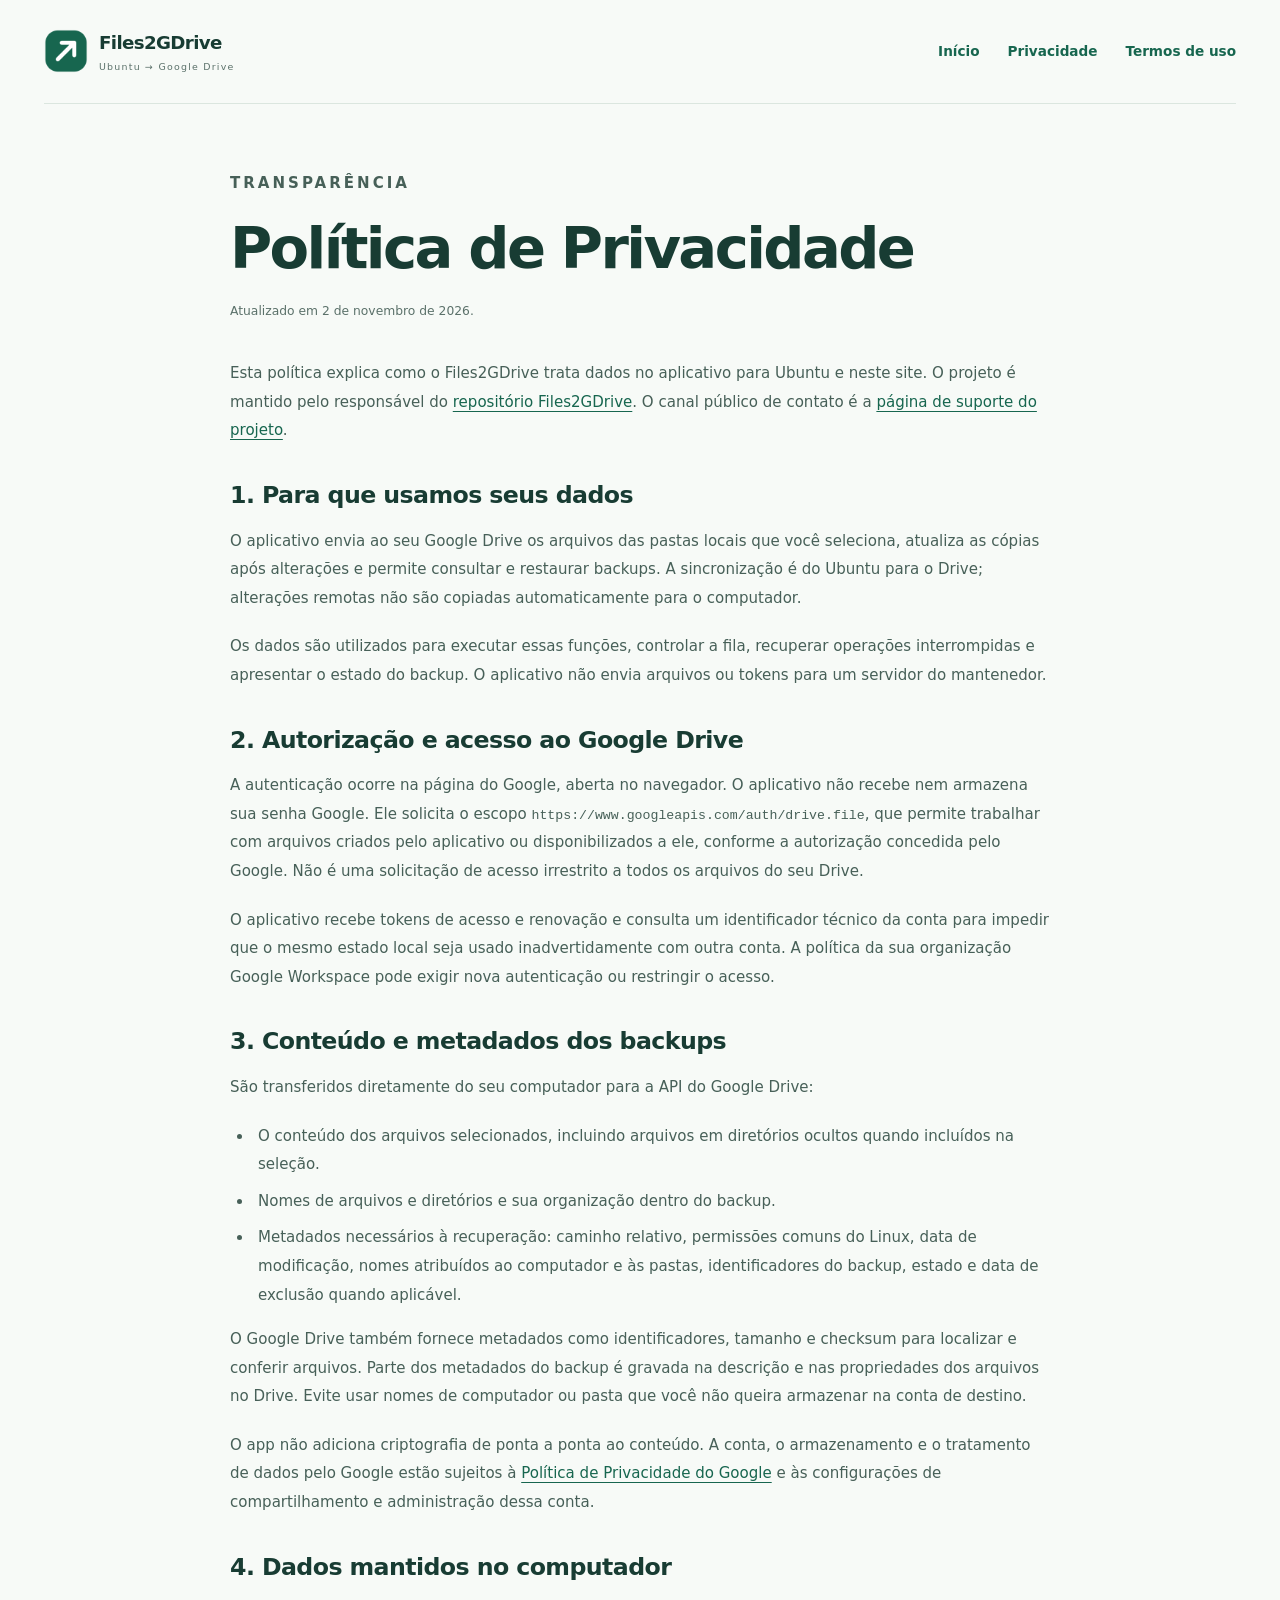
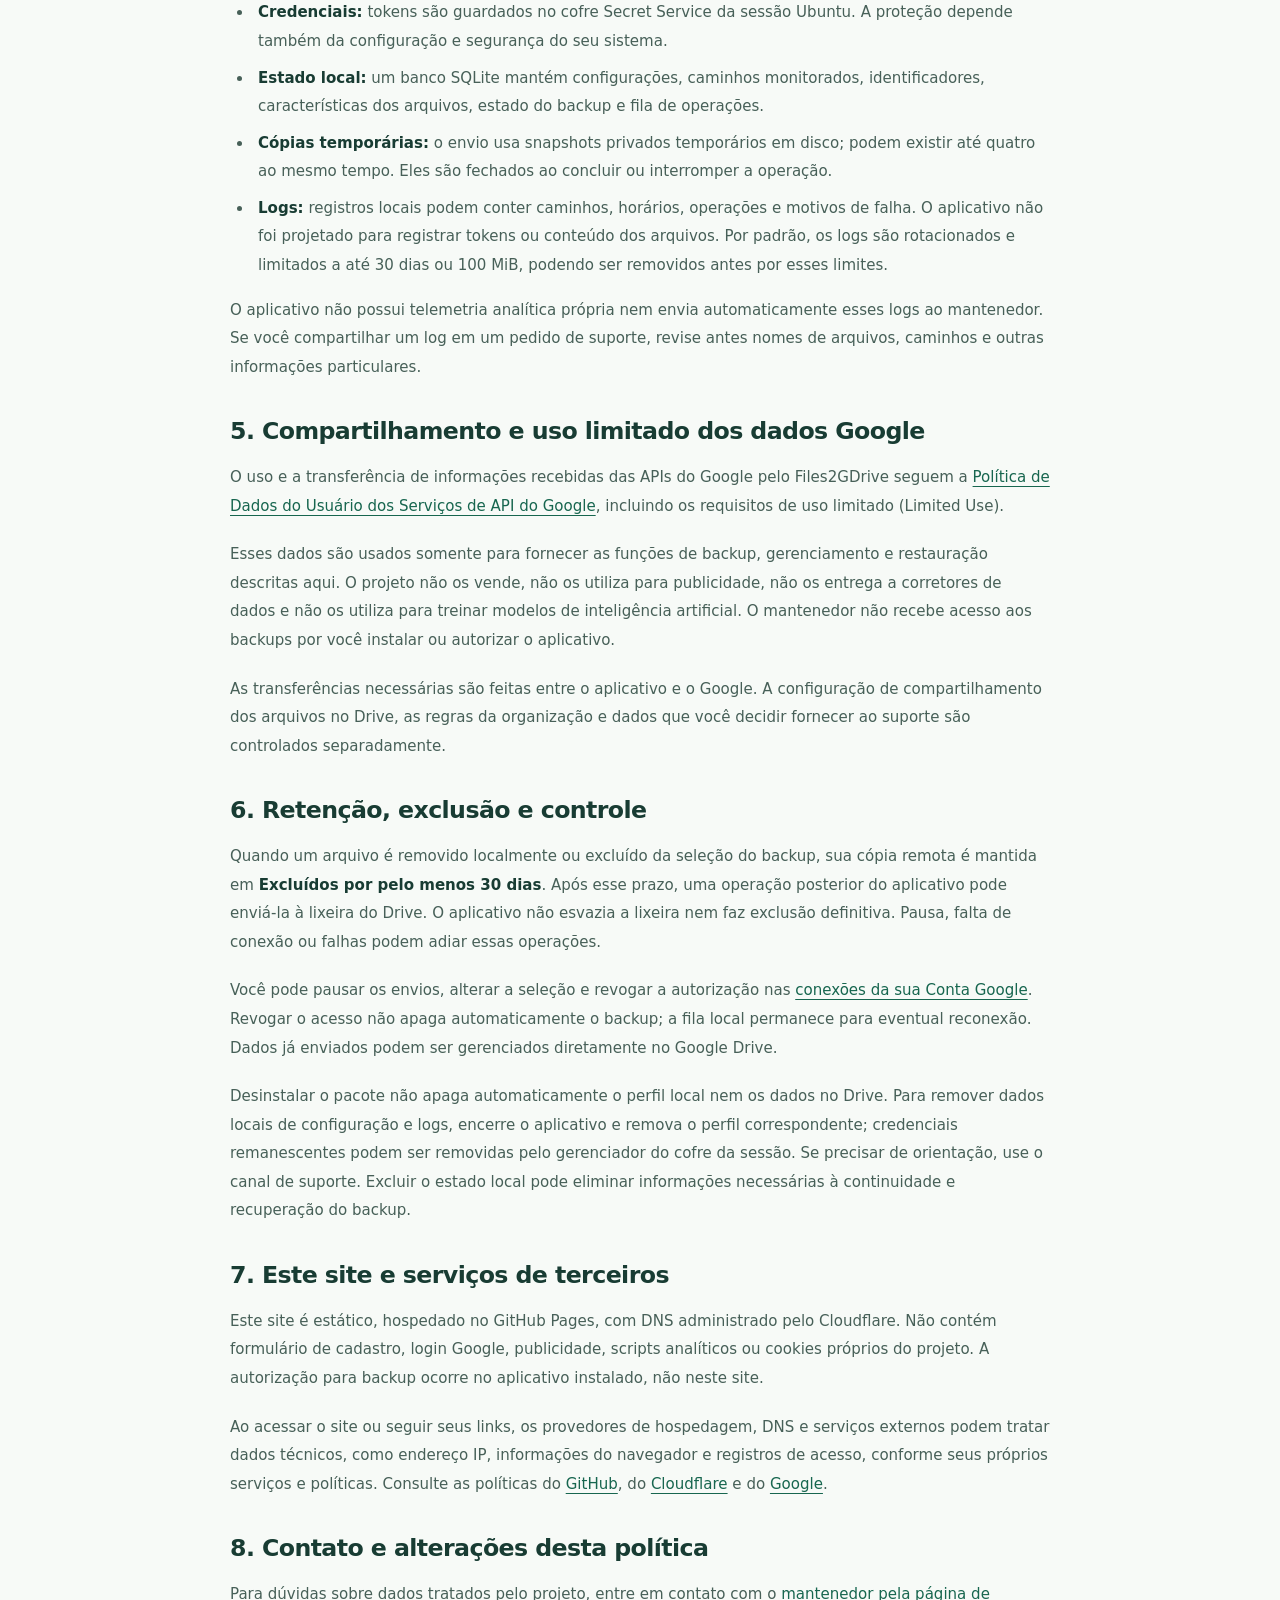
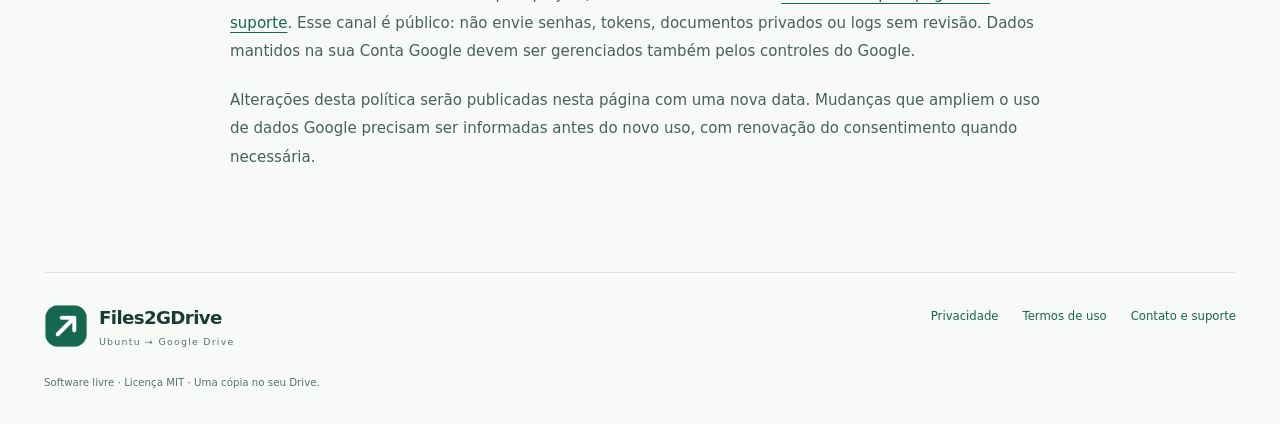
==== docs/privacidade/index.html @ 19c5fd0f "Publish application website and public privacy policy on GitHub Pages" ====
<!doctype html>
<html lang="pt-BR">
<head>
<meta charset="utf-8"><meta name="viewport" content="width=device-width,initial-scale=1">
<meta name="color-scheme" content="light">
<title>Política de Privacidade — Files2GDrive</title>
<meta name="description" content="Como o Files2GDrive acessa, usa, armazena e compartilha dados do backup e da autorização Google.">
<link rel="canonical" href="https://files2gdrive.erservices.top/privacidade/">
<link rel="icon" href="../images/files2gdrive-logo-120.png" type="image/png">
<link rel="stylesheet" href="../site.css">
</head>
<body>
<a class="skip-link" href="#conteudo">Ir para o conteúdo</a>
<header class="site-header container">
<a class="brand" href="../"><img src="../images/files2gdrive-logo-120.png" alt="" width="40" height="40"><span>Files2GDrive<small>Ubuntu → Google Drive</small></span></a>
<nav class="site-nav" aria-label="Navegação principal"><a href="../">Início</a><a href="../privacidade/">Privacidade</a><a href="../termos/">Termos de uso</a></nav>
</header>
<main id="conteudo" class="container prose"><article>
<p class="eyebrow">TRANSPARÊNCIA</p><h1>Política de Privacidade</h1>
<p class="updated">Atualizado em <time datetime="2026-11-02">2 de novembro de 2026</time>.</p>

<p>Esta política explica como o Files2GDrive trata dados no aplicativo para Ubuntu e neste site. O projeto é mantido pelo responsável do <a href="https://github.com/eduardoellery/Files2GDrive">repositório Files2GDrive</a>. O canal público de contato é a <a href="https://github.com/eduardoellery/Files2GDrive/issues">página de suporte do projeto</a>.</p>
<h2>1. Para que usamos seus dados</h2>
<p>O aplicativo envia ao seu Google Drive os arquivos das pastas locais que você seleciona, atualiza as cópias após alterações e permite consultar e restaurar backups. A sincronização é do Ubuntu para o Drive; alterações remotas não são copiadas automaticamente para o computador.</p>
<p>Os dados são utilizados para executar essas funções, controlar a fila, recuperar operações interrompidas e apresentar o estado do backup. O aplicativo não envia arquivos ou tokens para um servidor do mantenedor.</p>
<h2>2. Autorização e acesso ao Google Drive</h2>
<p>A autenticação ocorre na página do Google, aberta no navegador. O aplicativo não recebe nem armazena sua senha Google. Ele solicita o escopo <code>https://www.googleapis.com/auth/drive.file</code>, que permite trabalhar com arquivos criados pelo aplicativo ou disponibilizados a ele, conforme a autorização concedida pelo Google. Não é uma solicitação de acesso irrestrito a todos os arquivos do seu Drive.</p>
<p>O aplicativo recebe tokens de acesso e renovação e consulta um identificador técnico da conta para impedir que o mesmo estado local seja usado inadvertidamente com outra conta. A política da sua organização Google Workspace pode exigir nova autenticação ou restringir o acesso.</p>
<h2>3. Conteúdo e metadados dos backups</h2>
<p>São transferidos diretamente do seu computador para a API do Google Drive:</p>
<ul><li>O conteúdo dos arquivos selecionados, incluindo arquivos em diretórios ocultos quando incluídos na seleção.</li><li>Nomes de arquivos e diretórios e sua organização dentro do backup.</li><li>Metadados necessários à recuperação: caminho relativo, permissões comuns do Linux, data de modificação, nomes atribuídos ao computador e às pastas, identificadores do backup, estado e data de exclusão quando aplicável.</li></ul>
<p>O Google Drive também fornece metadados como identificadores, tamanho e checksum para localizar e conferir arquivos. Parte dos metadados do backup é gravada na descrição e nas propriedades dos arquivos no Drive. Evite usar nomes de computador ou pasta que você não queira armazenar na conta de destino.</p>
<p>O app não adiciona criptografia de ponta a ponta ao conteúdo. A conta, o armazenamento e o tratamento de dados pelo Google estão sujeitos à <a href="https://policies.google.com/privacy">Política de Privacidade do Google</a> e às configurações de compartilhamento e administração dessa conta.</p>
<h2>4. Dados mantidos no computador</h2>
<ul><li><strong>Credenciais:</strong> tokens são guardados no cofre Secret Service da sessão Ubuntu. A proteção depende também da configuração e segurança do seu sistema.</li><li><strong>Estado local:</strong> um banco SQLite mantém configurações, caminhos monitorados, identificadores, características dos arquivos, estado do backup e fila de operações.</li><li><strong>Cópias temporárias:</strong> o envio usa snapshots privados temporários em disco; podem existir até quatro ao mesmo tempo. Eles são fechados ao concluir ou interromper a operação.</li><li><strong>Logs:</strong> registros locais podem conter caminhos, horários, operações e motivos de falha. O aplicativo não foi projetado para registrar tokens ou conteúdo dos arquivos. Por padrão, os logs são rotacionados e limitados a até 30 dias ou 100 MiB, podendo ser removidos antes por esses limites.</li></ul>
<p>O aplicativo não possui telemetria analítica própria nem envia automaticamente esses logs ao mantenedor. Se você compartilhar um log em um pedido de suporte, revise antes nomes de arquivos, caminhos e outras informações particulares.</p>
<h2>5. Compartilhamento e uso limitado dos dados Google</h2>
<p>O uso e a transferência de informações recebidas das APIs do Google pelo Files2GDrive seguem a <a href="https://developers.google.com/terms/api-services-user-data-policy">Política de Dados do Usuário dos Serviços de API do Google</a>, incluindo os requisitos de uso limitado (<em>Limited Use</em>).</p>
<p>Esses dados são usados somente para fornecer as funções de backup, gerenciamento e restauração descritas aqui. O projeto não os vende, não os utiliza para publicidade, não os entrega a corretores de dados e não os utiliza para treinar modelos de inteligência artificial. O mantenedor não recebe acesso aos backups por você instalar ou autorizar o aplicativo.</p>
<p>As transferências necessárias são feitas entre o aplicativo e o Google. A configuração de compartilhamento dos arquivos no Drive, as regras da organização e dados que você decidir fornecer ao suporte são controlados separadamente.</p>
<h2>6. Retenção, exclusão e controle</h2>
<p>Quando um arquivo é removido localmente ou excluído da seleção do backup, sua cópia remota é mantida em <strong>Excluídos por pelo menos 30 dias</strong>. Após esse prazo, uma operação posterior do aplicativo pode enviá-la à lixeira do Drive. O aplicativo não esvazia a lixeira nem faz exclusão definitiva. Pausa, falta de conexão ou falhas podem adiar essas operações.</p>
<p>Você pode pausar os envios, alterar a seleção e revogar a autorização nas <a href="https://myaccount.google.com/connections">conexões da sua Conta Google</a>. Revogar o acesso não apaga automaticamente o backup; a fila local permanece para eventual reconexão. Dados já enviados podem ser gerenciados diretamente no Google Drive.</p>
<p>Desinstalar o pacote não apaga automaticamente o perfil local nem os dados no Drive. Para remover dados locais de configuração e logs, encerre o aplicativo e remova o perfil correspondente; credenciais remanescentes podem ser removidas pelo gerenciador do cofre da sessão. Se precisar de orientação, use o canal de suporte. Excluir o estado local pode eliminar informações necessárias à continuidade e recuperação do backup.</p>
<h2>7. Este site e serviços de terceiros</h2>
<p>Este site é estático, hospedado no GitHub Pages, com DNS administrado pelo Cloudflare. Não contém formulário de cadastro, login Google, publicidade, scripts analíticos ou cookies próprios do projeto. A autorização para backup ocorre no aplicativo instalado, não neste site.</p>
<p>Ao acessar o site ou seguir seus links, os provedores de hospedagem, DNS e serviços externos podem tratar dados técnicos, como endereço IP, informações do navegador e registros de acesso, conforme seus próprios serviços e políticas. Consulte as políticas do <a href="https://docs.github.com/en/site-policy/privacy-policies/github-general-privacy-statement">GitHub</a>, do <a href="https://www.cloudflare.com/privacypolicy/">Cloudflare</a> e do <a href="https://policies.google.com/privacy">Google</a>.</p>
<h2>8. Contato e alterações desta política</h2>
<p>Para dúvidas sobre dados tratados pelo projeto, entre em contato com o <a href="https://github.com/eduardoellery/Files2GDrive/issues">mantenedor pela página de suporte</a>. Esse canal é público: não envie senhas, tokens, documentos privados ou logs sem revisão. Dados mantidos na sua Conta Google devem ser gerenciados também pelos controles do Google.</p>
<p>Alterações desta política serão publicadas nesta página com uma nova data. Mudanças que ampliem o uso de dados Google precisam ser informadas antes do novo uso, com renovação do consentimento quando necessária.</p>

</article></main>
<footer class="site-footer container"><div class="footer-brand"><a class="brand" href="../"><img src="../images/files2gdrive-logo-120.png" width="34" height="34" alt=""><span>Files2GDrive<small>Ubuntu → Google Drive</small></span></a></div><nav class="footer-links" aria-label="Informações do projeto"><a href="../privacidade/">Privacidade</a><a href="../termos/">Termos de uso</a><a href="https://github.com/eduardoellery/Files2GDrive/issues">Contato e suporte</a></nav><p class="footer-note">Software livre · Licença MIT · Uma cópia no seu Drive.</p></footer>
</body></html>
---- docs/site.css ----
:root{--green:#17664f;--green-dark:#124c3d;--ink:#183c33;--muted:#5b716a;--paper:#f7faf7;--line:#dbe6df;--pale:#eaf3ec;--white:#fff;--radius:18px;font-family:Inter,ui-sans-serif,system-ui,-apple-system,BlinkMacSystemFont,"Segoe UI",sans-serif;color:var(--ink);background:var(--paper);font-synthesis:none}*{box-sizing:border-box}html{scroll-behavior:smooth;scroll-padding-top:24px}body{margin:0;font-size:16px;line-height:1.65}a{color:var(--green);text-decoration-thickness:1px;text-underline-offset:4px}a:hover{color:var(--green-dark)}a:focus-visible,button:focus-visible{outline:3px solid #d3a62c;outline-offset:5px}img{max-width:100%;height:auto}h1,h2,h3,p,figure{margin-top:0}h1,h2,h3{line-height:1.12;letter-spacing:-.045em}h1{font-size:clamp(2.7rem,5.7vw,5rem);font-weight:680;margin-bottom:25px}h2{font-size:clamp(2rem,3.7vw,3.2rem);font-weight:650;margin-bottom:0}h3{font-size:1.23rem;letter-spacing:-.025em;margin-bottom:13px}p{margin-bottom:20px}code{font-family:ui-monospace,SFMono-Regular,Consolas,monospace;font-size:.88em;overflow-wrap:anywhere}.container{width:min(1192px,calc(100% - 80px));margin-inline:auto}.skip-link{position:absolute;top:-100px;left:20px;padding:12px;background:white;z-index:10}.skip-link:focus{top:12px}.site-header{display:flex;justify-content:space-between;align-items:center;gap:30px;padding-block:28px;border-bottom:1px solid var(--line)}.brand{display:flex;align-items:center;gap:11px;text-decoration:none;color:var(--ink);font-weight:750;font-size:1.14rem;letter-spacing:-.035em;flex-shrink:0}.brand img{width:44px;height:44px}.brand small{display:block;font-size:.59rem;font-weight:500;letter-spacing:.13em;color:var(--muted);margin-top:1px}.site-nav{display:flex;align-items:center;gap:28px;font-size:.85rem;font-weight:550}.site-nav a{text-decoration:none}.site-nav .nav-download{padding:9px 18px;background:var(--green);color:white;border-radius:7px}.hero{display:grid;grid-template-columns:1.55fr 1fr;gap:80px;align-items:center;padding-block:91px 80px}.eyebrow{font-size:.65rem;font-weight:750;letter-spacing:.2em;color:var(--green);margin-bottom:20px}.hero-description{font-size:1.08rem;line-height:1.8;color:var(--muted);max-width:590px;margin-bottom:29px}.hero-actions{display:flex;gap:12px;flex-wrap:wrap}.button{display:inline-flex;align-items:center;justify-content:center;gap:18px;padding:14px 21px;border-radius:8px;border:1px solid transparent;text-decoration:none;font-size:.84rem;font-weight:650;line-height:1.4}.button.primary{background:var(--green);color:white}.button.primary:hover{background:var(--green-dark)}.button.secondary{border-color:var(--line);background:white}.release-note{font-size:.71rem;display:flex;gap:8px;align-items:center;color:var(--muted);margin-top:22px;margin-bottom:0}.status-dot{width:6px;height:6px;border-radius:50%;background:#598f70;display:inline-block}.hero-detail{border:1px solid #cddfd3;border-radius:var(--radius);padding:28px;background:linear-gradient(140deg,#eef5ed,#e3eee7);position:relative}.detail-label{display:block;font-size:.58rem;letter-spacing:.16em;font-weight:650;color:var(--muted);margin-bottom:29px}.transfer-node{display:flex;align-items:center;gap:15px;padding:18px;background:rgba(255,255,255,.85);border:1px solid #d8e5db;border-radius:10px}.transfer-node strong{display:block;font-size:.94rem;font-weight:650}.transfer-node small{display:block;font-size:.69rem;color:var(--muted);margin-top:3px}.node-icon{background:var(--pale);border-radius:9px;width:40px;height:40px;display:grid;place-items:center;flex-shrink:0;font-size:1.7rem;color:var(--green)}.transfer-line{display:flex;gap:16px;align-items:center;color:var(--muted);padding:12px 19px}.transfer-line span{font-size:1.5rem}.transfer-line p{font-size:.65rem;margin:0}.detail-foot{font-size:.69rem;line-height:1.7;color:var(--muted);margin:23px 0 0}.section-heading{display:flex;justify-content:space-between;gap:50px;align-items:flex-end;margin-bottom:43px}.section-heading>p{font-size:.87rem;max-width:335px;color:var(--muted);margin:0 0 3px}.section-heading .eyebrow{margin-bottom:13px}.section-heading.compact{margin-bottom:27px}.section-heading.compact h2{font-size:1.9rem}.app-preview{padding-bottom:20px}.screenshot{margin:0;background:white;padding:11px;border:1px solid var(--line);border-radius:var(--radius);box-shadow:0 18px 60px -30px #244c3c40}.screenshot img{display:block;border-radius:10px;border:1px solid #edf0eb;width:100%}.screenshot figcaption{font-size:.67rem;color:var(--muted);padding:11px 8px 2px}.section{padding-block:84px}.steps{list-style:none;display:grid;grid-template-columns:repeat(3,1fr);gap:50px;margin:0;padding:0}.step-number{display:block;font-size:.72rem;color:#708e7c;border-bottom:1px solid var(--line);padding-bottom:18px;margin-bottom:26px;font-variant-numeric:tabular-nums}.steps p,.feature-grid p{font-size:.86rem;line-height:1.8;color:var(--muted);margin:0}.feature-section{padding-block:74px;background:#edf3ed;border-block:1px solid var(--line)}.feature-grid{display:grid;grid-template-columns:repeat(3,1fr);gap:45px 56px}.feature-mark{display:flex;align-items:center;justify-content:center;width:33px;height:33px;font-size:1rem;font-weight:650;color:var(--green);border:1px solid #bcd3c4;border-radius:8px;margin-bottom:19px}.feature-grid h3{font-size:1.12rem}.download-section{display:grid;grid-template-columns:1fr 1fr;gap:95px;align-items:center}.download-copy h2{margin-bottom:23px}.download-copy>p:not(.eyebrow){font-size:.9rem;color:var(--muted);max-width:465px}.download-copy .button{margin-top:5px}.text-link{display:block;width:fit-content;font-size:.73rem;margin-top:17px}.install-panel{background:white;border:1px solid var(--line);border-radius:var(--radius);padding:28px}.install-panel .detail-label{margin-bottom:15px}.install-panel pre{white-space:pre-wrap;overflow-wrap:anywhere;background:#edf3ed;padding:17px 18px;border-radius:8px;font-size:.8rem;color:var(--green-dark);line-height:1.7}.install-panel>p{font-size:.72rem;color:var(--muted);margin-bottom:24px}.notice{border-top:1px solid var(--line);padding-top:20px}.notice strong{font-size:.8rem}.notice p{font-size:.73rem;line-height:1.8;color:var(--muted);margin:7px 0 0}.scope-section{border-top:1px solid var(--line);padding-block:35px 55px}.scope-section h2{font-size:1.23rem;letter-spacing:-.025em;margin-bottom:22px}.scope-columns{display:grid;grid-template-columns:1fr 1fr;gap:60px}.scope-columns p{font-size:.8rem;color:var(--muted);line-height:1.9}.scope-columns strong{color:var(--ink);font-weight:650}.scope-links{font-size:.77rem;color:var(--muted);margin:0}.site-footer{display:grid;grid-template-columns:1fr auto;gap:24px;border-top:1px solid var(--line);padding-block:30px 32px}.footer-brand strong{font-size:1rem;letter-spacing:-.035em}.footer-brand p{font-size:.71rem;color:var(--muted);margin:5px 0 0}.footer-links{display:flex;gap:24px;font-size:.73rem;align-items:flex-start;padding-top:4px}.footer-links a{text-decoration:none}.footer-note{grid-column:1/-1;font-size:.64rem;line-height:1.8;color:var(--muted);margin:0}.prose{max-width:820px;padding-block:65px 80px}.prose h1{font-size:clamp(2.3rem,4.5vw,3.7rem);margin-bottom:18px}.prose .updated{font-size:.77rem;color:var(--muted);margin-bottom:36px}.prose .intro{font-size:1.1rem;line-height:1.85;color:var(--muted);margin-bottom:35px}.prose h2{font-size:1.48rem;letter-spacing:-.025em;margin:35px 0 16px;line-height:1.3}.prose h3{font-size:1.05rem;line-height:1.4;margin:23px 0 10px}.prose p,.prose li{font-size:.94rem;line-height:1.9;color:#476058}.prose li{padding-left:5px;margin-bottom:8px}.prose ul,.prose ol{padding-left:23px}.prose strong{color:var(--ink)}.prose .notice{padding:19px 23px;border:1px solid var(--line);background:white;border-radius:10px;margin-block:25px}.prose .notice p{font-size:.9rem}.legal-nav{display:flex;gap:24px;flex-wrap:wrap;border-top:1px solid var(--line);margin-top:40px;padding-top:22px;font-size:.82rem}.back-link{display:inline-block;font-size:.8rem;margin-bottom:27px}.prose table{border-collapse:collapse;width:100%;font-size:.87rem;display:block;overflow-x:auto}.prose th,.prose td{text-align:left;border-bottom:1px solid var(--line);padding:12px 14px;vertical-align:top}.prose th{font-weight:650;background:var(--pale)}
@media(min-width:1600px){.container{width:min(1280px,calc(100% - 100px))}.hero{gap:110px}.hero-detail{max-width:445px;justify-self:end;width:100%}}@media(max-width:1000px){.container{width:calc(100% - 48px)}.hero{gap:35px;padding-block:66px}.hero-detail{padding:23px}.site-nav{gap:18px}.download-section{gap:45px}.feature-grid{gap:35px}.steps{gap:30px}.section-heading{gap:30px}.section-heading>p{max-width:300px}.transfer-node{padding:14px;gap:10px}.node-icon{width:34px;height:34px}}@media(max-width:760px){.site-header{align-items:flex-start;padding-block:22px;gap:19px;flex-wrap:wrap}.site-nav{justify-content:space-between;width:100%;gap:12px;font-size:.76rem}.site-nav .nav-download{padding:7px 14px}.hero{grid-template-columns:1fr;gap:35px;padding-block:49px}.hero-copy{max-width:600px}.hero-detail{max-width:none;display:block}.hero h1{font-size:clamp(2.9rem,9vw,4.3rem)}.hero-description{font-size:1rem}.section-heading{display:block;margin-bottom:30px}.section-heading>p{max-width:560px;margin-top:20px}.section-heading.compact h2{font-size:1.65rem}.steps{grid-template-columns:1fr;gap:28px}.step-number{margin-bottom:18px;padding-bottom:12px}.feature-grid{grid-template-columns:1fr 1fr;gap:35px 27px}.section{padding-block:58px}.feature-section{padding-block:53px}.download-section{grid-template-columns:1fr;gap:32px}.download-copy h2 br{display:none}.scope-columns{grid-template-columns:1fr;gap:0}.site-footer{grid-template-columns:1fr;gap:20px}.footer-links{flex-wrap:wrap;gap:15px 23px}.footer-note{grid-column:1}.prose{padding-block:43px 55px}}@media(max-width:440px){.container{width:calc(100% - 32px)}.site-nav{font-size:.69rem;gap:9px}.site-nav .nav-download{padding:6px 11px}.hero-actions{display:grid;grid-template-columns:1fr}.hero-actions .button{width:100%}.hero h1{font-size:2.75rem}.hero-detail{padding:20px}.feature-grid{grid-template-columns:1fr}.install-panel{padding:21px}.release-note{font-size:.65rem}.section-heading h2 br{display:none}.screenshot{padding:6px;border-radius:12px}.screenshot img{border-radius:7px}.screenshot figcaption{font-size:.6rem}.prose p,.prose li{font-size:.9rem}}@media(prefers-reduced-motion:reduce){html{scroll-behavior:auto}}
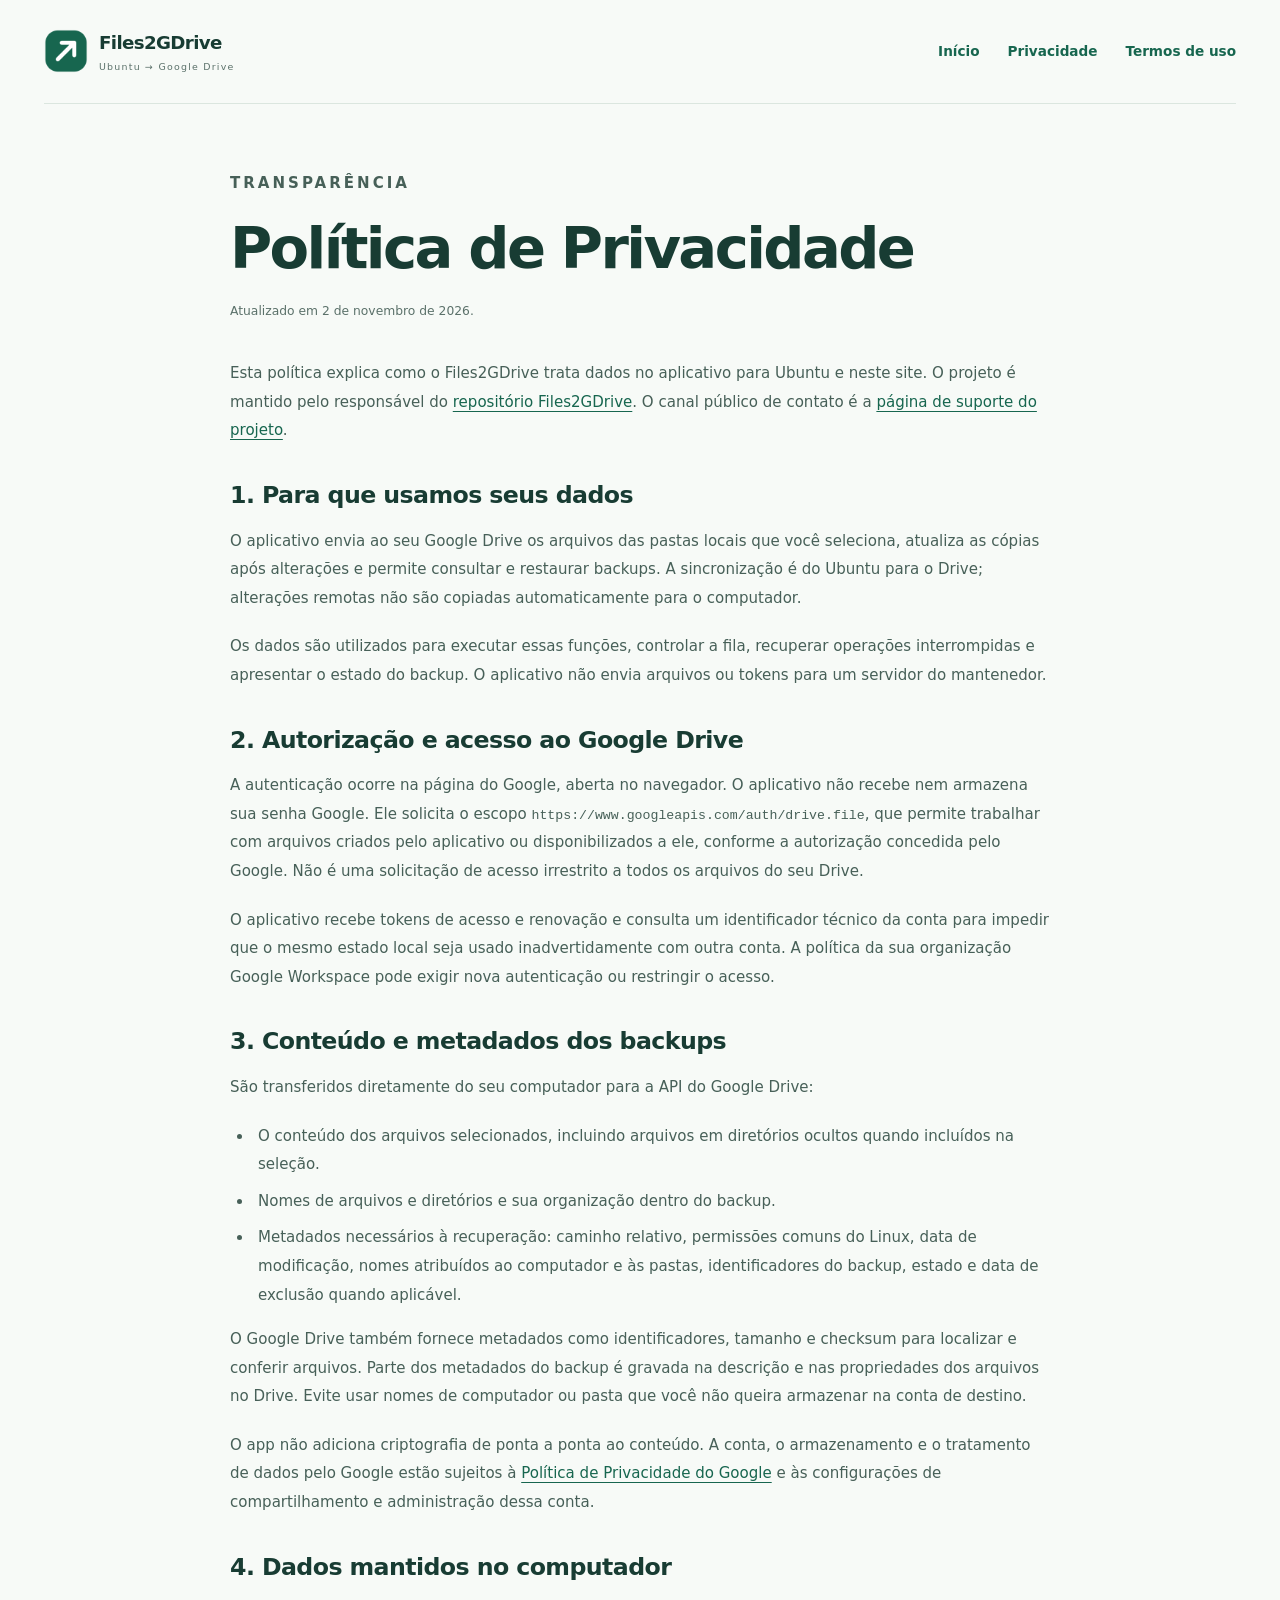
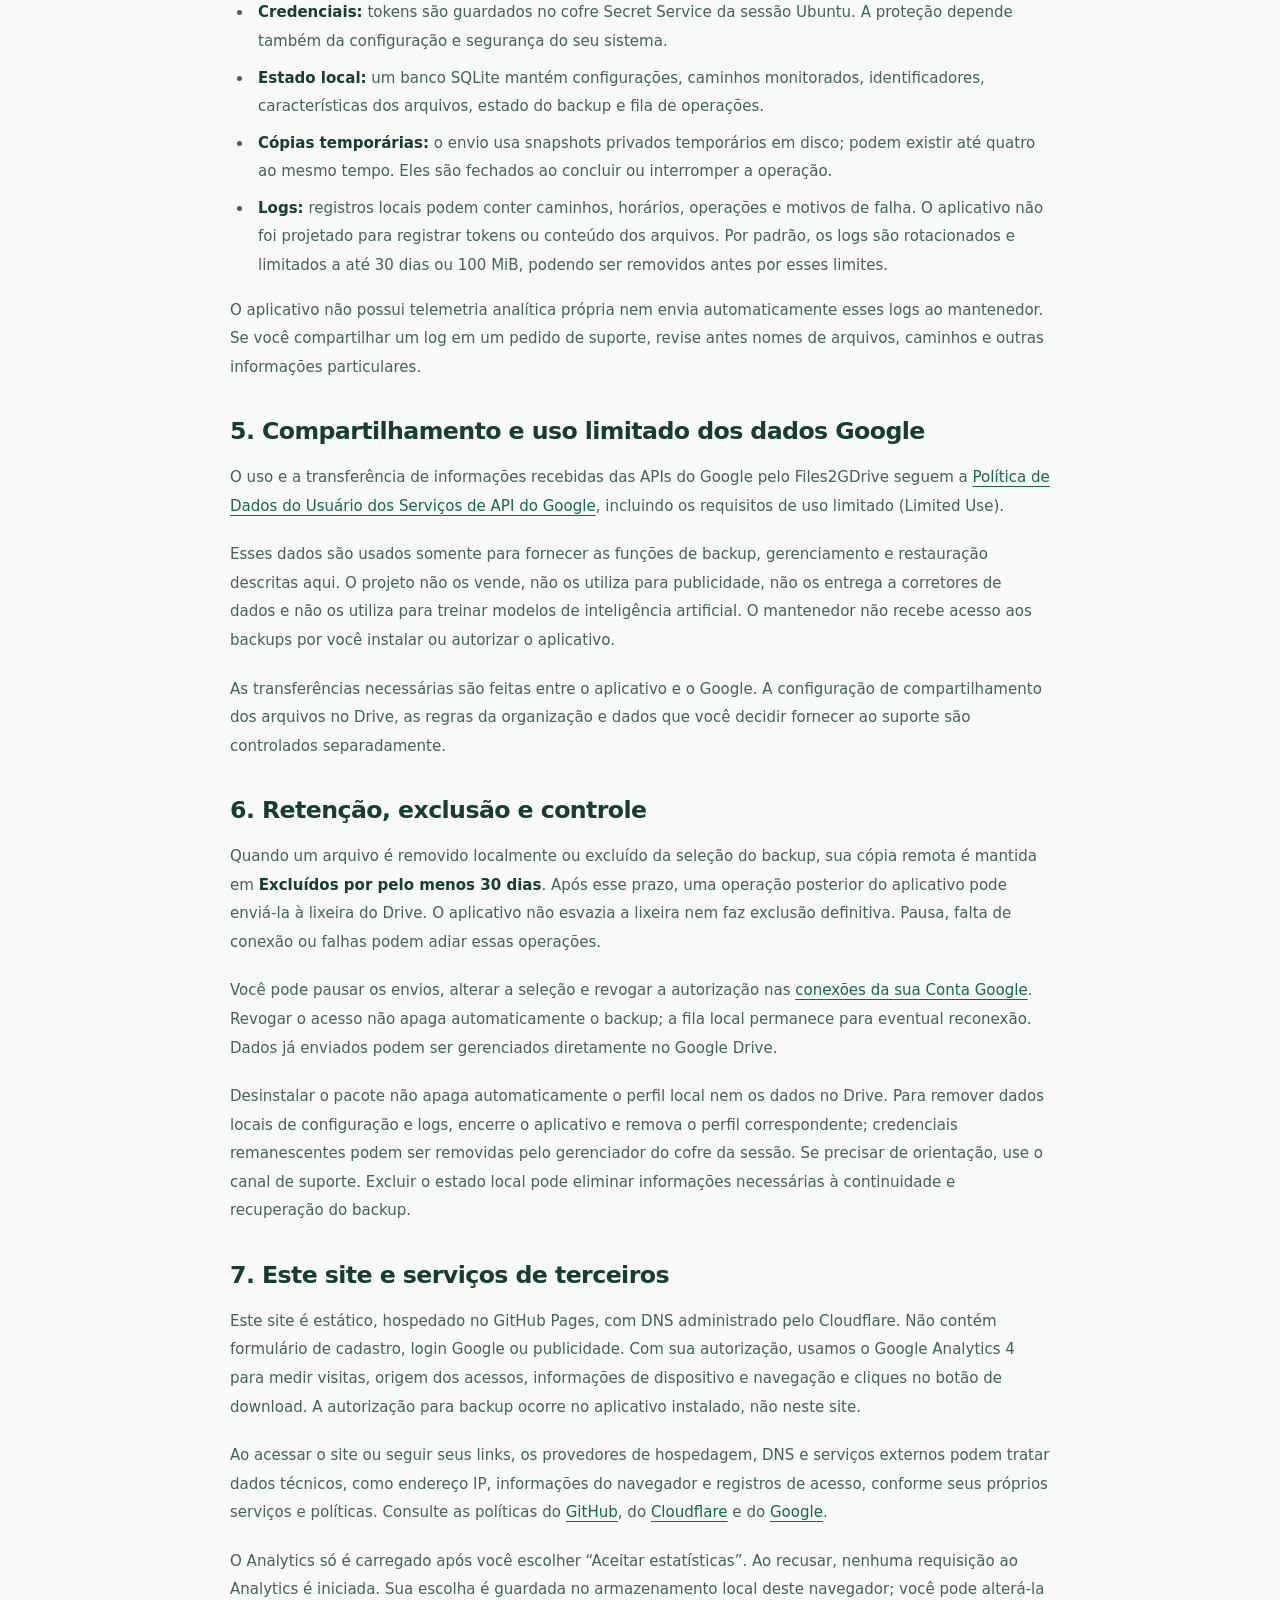
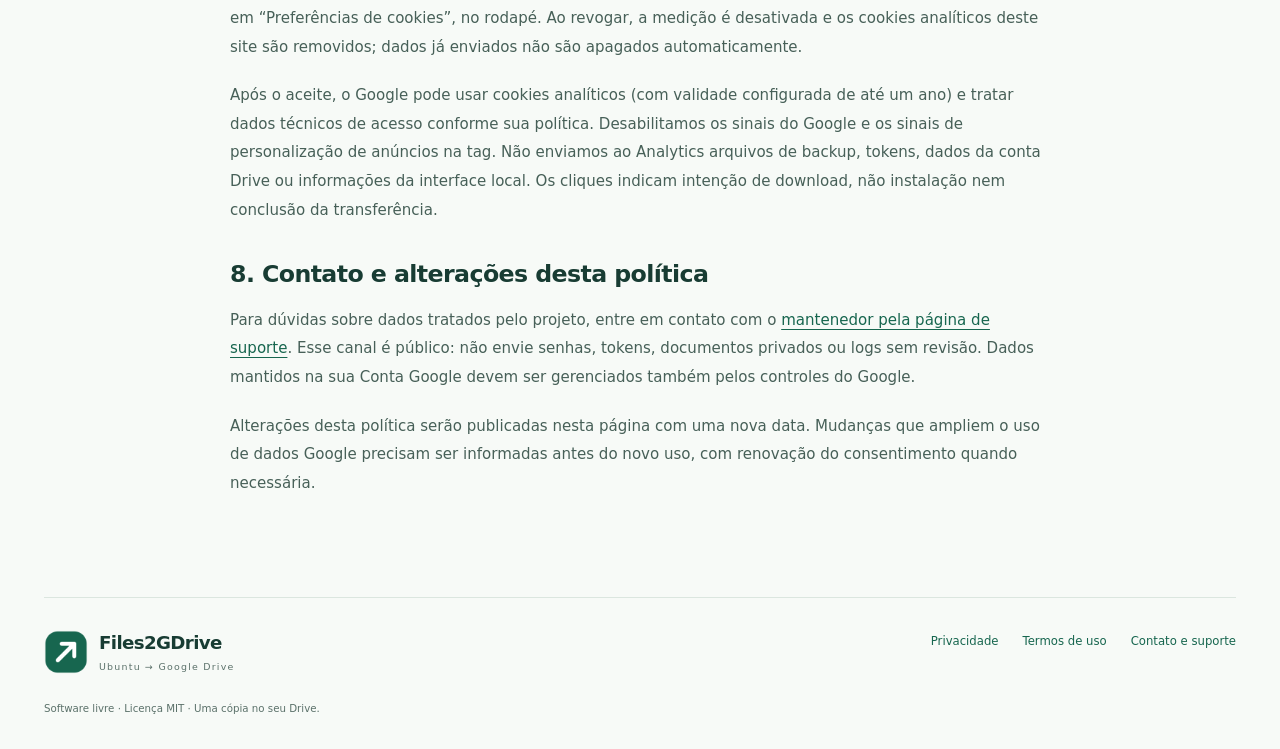
==== commit fd4a32a5: "feat: add consent-based analytics to public website" ====
--- a/docs/privacidade/index.html
+++ b/docs/privacidade/index.html
@@ -8,6 +8,7 @@
 <link rel="canonical" href="https://files2gdrive.erservices.top/privacidade/">
 <link rel="icon" href="../images/files2gdrive-logo-120.png" type="image/png">
 <link rel="stylesheet" href="../site.css">
+<script defer src="../analytics.js"></script>
 </head>
 <body>
 <a class="skip-link" href="#conteudo">Ir para o conteúdo</a>
@@ -43,8 +44,10 @@
 <p>Você pode pausar os envios, alterar a seleção e revogar a autorização nas <a href="https://myaccount.google.com/connections">conexões da sua Conta Google</a>. Revogar o acesso não apaga automaticamente o backup; a fila local permanece para eventual reconexão. Dados já enviados podem ser gerenciados diretamente no Google Drive.</p>
 <p>Desinstalar o pacote não apaga automaticamente o perfil local nem os dados no Drive. Para remover dados locais de configuração e logs, encerre o aplicativo e remova o perfil correspondente; credenciais remanescentes podem ser removidas pelo gerenciador do cofre da sessão. Se precisar de orientação, use o canal de suporte. Excluir o estado local pode eliminar informações necessárias à continuidade e recuperação do backup.</p>
 <h2>7. Este site e serviços de terceiros</h2>
-<p>Este site é estático, hospedado no GitHub Pages, com DNS administrado pelo Cloudflare. Não contém formulário de cadastro, login Google, publicidade, scripts analíticos ou cookies próprios do projeto. A autorização para backup ocorre no aplicativo instalado, não neste site.</p>
+<p>Este site é estático, hospedado no GitHub Pages, com DNS administrado pelo Cloudflare. Não contém formulário de cadastro, login Google ou publicidade. Com sua autorização, usamos o Google Analytics 4 para medir visitas, origem dos acessos, informações de dispositivo e navegação e cliques no botão de download. A autorização para backup ocorre no aplicativo instalado, não neste site.</p>
 <p>Ao acessar o site ou seguir seus links, os provedores de hospedagem, DNS e serviços externos podem tratar dados técnicos, como endereço IP, informações do navegador e registros de acesso, conforme seus próprios serviços e políticas. Consulte as políticas do <a href="https://docs.github.com/en/site-policy/privacy-policies/github-general-privacy-statement">GitHub</a>, do <a href="https://www.cloudflare.com/privacypolicy/">Cloudflare</a> e do <a href="https://policies.google.com/privacy">Google</a>.</p>
+<p>O Analytics só é carregado após você escolher “Aceitar estatísticas”. Ao recusar, nenhuma requisição ao Analytics é iniciada. Sua escolha é guardada no armazenamento local deste navegador; você pode alterá-la em “Preferências de cookies”, no rodapé. Ao revogar, a medição é desativada e os cookies analíticos deste site são removidos; dados já enviados não são apagados automaticamente.</p>
+<p>Após o aceite, o Google pode usar cookies analíticos (com validade configurada de até um ano) e tratar dados técnicos de acesso conforme sua política. Desabilitamos os sinais do Google e os sinais de personalização de anúncios na tag. Não enviamos ao Analytics arquivos de backup, tokens, dados da conta Drive ou informações da interface local. Os cliques indicam intenção de download, não instalação nem conclusão da transferência.</p>
 <h2>8. Contato e alterações desta política</h2>
 <p>Para dúvidas sobre dados tratados pelo projeto, entre em contato com o <a href="https://github.com/eduardoellery/Files2GDrive/issues">mantenedor pela página de suporte</a>. Esse canal é público: não envie senhas, tokens, documentos privados ou logs sem revisão. Dados mantidos na sua Conta Google devem ser gerenciados também pelos controles do Google.</p>
 <p>Alterações desta política serão publicadas nesta página com uma nova data. Mudanças que ampliem o uso de dados Google precisam ser informadas antes do novo uso, com renovação do consentimento quando necessária.</p>
--- a/docs/site.css
+++ b/docs/site.css
@@ -1,2 +1,4 @@
 :root{--green:#17664f;--green-dark:#124c3d;--ink:#183c33;--muted:#5b716a;--paper:#f7faf7;--line:#dbe6df;--pale:#eaf3ec;--white:#fff;--radius:18px;font-family:Inter,ui-sans-serif,system-ui,-apple-system,BlinkMacSystemFont,"Segoe UI",sans-serif;color:var(--ink);background:var(--paper);font-synthesis:none}*{box-sizing:border-box}html{scroll-behavior:smooth;scroll-padding-top:24px}body{margin:0;font-size:16px;line-height:1.65}a{color:var(--green);text-decoration-thickness:1px;text-underline-offset:4px}a:hover{color:var(--green-dark)}a:focus-visible,button:focus-visible{outline:3px solid #d3a62c;outline-offset:5px}img{max-width:100%;height:auto}h1,h2,h3,p,figure{margin-top:0}h1,h2,h3{line-height:1.12;letter-spacing:-.045em}h1{font-size:clamp(2.7rem,5.7vw,5rem);font-weight:680;margin-bottom:25px}h2{font-size:clamp(2rem,3.7vw,3.2rem);font-weight:650;margin-bottom:0}h3{font-size:1.23rem;letter-spacing:-.025em;margin-bottom:13px}p{margin-bottom:20px}code{font-family:ui-monospace,SFMono-Regular,Consolas,monospace;font-size:.88em;overflow-wrap:anywhere}.container{width:min(1192px,calc(100% - 80px));margin-inline:auto}.skip-link{position:absolute;top:-100px;left:20px;padding:12px;background:white;z-index:10}.skip-link:focus{top:12px}.site-header{display:flex;justify-content:space-between;align-items:center;gap:30px;padding-block:28px;border-bottom:1px solid var(--line)}.brand{display:flex;align-items:center;gap:11px;text-decoration:none;color:var(--ink);font-weight:750;font-size:1.14rem;letter-spacing:-.035em;flex-shrink:0}.brand img{width:44px;height:44px}.brand small{display:block;font-size:.59rem;font-weight:500;letter-spacing:.13em;color:var(--muted);margin-top:1px}.site-nav{display:flex;align-items:center;gap:28px;font-size:.85rem;font-weight:550}.site-nav a{text-decoration:none}.site-nav .nav-download{padding:9px 18px;background:var(--green);color:white;border-radius:7px}.hero{display:grid;grid-template-columns:1.55fr 1fr;gap:80px;align-items:center;padding-block:91px 80px}.eyebrow{font-size:.65rem;font-weight:750;letter-spacing:.2em;color:var(--green);margin-bottom:20px}.hero-description{font-size:1.08rem;line-height:1.8;color:var(--muted);max-width:590px;margin-bottom:29px}.hero-actions{display:flex;gap:12px;flex-wrap:wrap}.button{display:inline-flex;align-items:center;justify-content:center;gap:18px;padding:14px 21px;border-radius:8px;border:1px solid transparent;text-decoration:none;font-size:.84rem;font-weight:650;line-height:1.4}.button.primary{background:var(--green);color:white}.button.primary:hover{background:var(--green-dark)}.button.secondary{border-color:var(--line);background:white}.release-note{font-size:.71rem;display:flex;gap:8px;align-items:center;color:var(--muted);margin-top:22px;margin-bottom:0}.status-dot{width:6px;height:6px;border-radius:50%;background:#598f70;display:inline-block}.hero-detail{border:1px solid #cddfd3;border-radius:var(--radius);padding:28px;background:linear-gradient(140deg,#eef5ed,#e3eee7);position:relative}.detail-label{display:block;font-size:.58rem;letter-spacing:.16em;font-weight:650;color:var(--muted);margin-bottom:29px}.transfer-node{display:flex;align-items:center;gap:15px;padding:18px;background:rgba(255,255,255,.85);border:1px solid #d8e5db;border-radius:10px}.transfer-node strong{display:block;font-size:.94rem;font-weight:650}.transfer-node small{display:block;font-size:.69rem;color:var(--muted);margin-top:3px}.node-icon{background:var(--pale);border-radius:9px;width:40px;height:40px;display:grid;place-items:center;flex-shrink:0;font-size:1.7rem;color:var(--green)}.transfer-line{display:flex;gap:16px;align-items:center;color:var(--muted);padding:12px 19px}.transfer-line span{font-size:1.5rem}.transfer-line p{font-size:.65rem;margin:0}.detail-foot{font-size:.69rem;line-height:1.7;color:var(--muted);margin:23px 0 0}.section-heading{display:flex;justify-content:space-between;gap:50px;align-items:flex-end;margin-bottom:43px}.section-heading>p{font-size:.87rem;max-width:335px;color:var(--muted);margin:0 0 3px}.section-heading .eyebrow{margin-bottom:13px}.section-heading.compact{margin-bottom:27px}.section-heading.compact h2{font-size:1.9rem}.app-preview{padding-bottom:20px}.screenshot{margin:0;background:white;padding:11px;border:1px solid var(--line);border-radius:var(--radius);box-shadow:0 18px 60px -30px #244c3c40}.screenshot img{display:block;border-radius:10px;border:1px solid #edf0eb;width:100%}.screenshot figcaption{font-size:.67rem;color:var(--muted);padding:11px 8px 2px}.section{padding-block:84px}.steps{list-style:none;display:grid;grid-template-columns:repeat(3,1fr);gap:50px;margin:0;padding:0}.step-number{display:block;font-size:.72rem;color:#708e7c;border-bottom:1px solid var(--line);padding-bottom:18px;margin-bottom:26px;font-variant-numeric:tabular-nums}.steps p,.feature-grid p{font-size:.86rem;line-height:1.8;color:var(--muted);margin:0}.feature-section{padding-block:74px;background:#edf3ed;border-block:1px solid var(--line)}.feature-grid{display:grid;grid-template-columns:repeat(3,1fr);gap:45px 56px}.feature-mark{display:flex;align-items:center;justify-content:center;width:33px;height:33px;font-size:1rem;font-weight:650;color:var(--green);border:1px solid #bcd3c4;border-radius:8px;margin-bottom:19px}.feature-grid h3{font-size:1.12rem}.download-section{display:grid;grid-template-columns:1fr 1fr;gap:95px;align-items:center}.download-copy h2{margin-bottom:23px}.download-copy>p:not(.eyebrow){font-size:.9rem;color:var(--muted);max-width:465px}.download-copy .button{margin-top:5px}.text-link{display:block;width:fit-content;font-size:.73rem;margin-top:17px}.install-panel{background:white;border:1px solid var(--line);border-radius:var(--radius);padding:28px}.install-panel .detail-label{margin-bottom:15px}.install-panel pre{white-space:pre-wrap;overflow-wrap:anywhere;background:#edf3ed;padding:17px 18px;border-radius:8px;font-size:.8rem;color:var(--green-dark);line-height:1.7}.install-panel>p{font-size:.72rem;color:var(--muted);margin-bottom:24px}.notice{border-top:1px solid var(--line);padding-top:20px}.notice strong{font-size:.8rem}.notice p{font-size:.73rem;line-height:1.8;color:var(--muted);margin:7px 0 0}.scope-section{border-top:1px solid var(--line);padding-block:35px 55px}.scope-section h2{font-size:1.23rem;letter-spacing:-.025em;margin-bottom:22px}.scope-columns{display:grid;grid-template-columns:1fr 1fr;gap:60px}.scope-columns p{font-size:.8rem;color:var(--muted);line-height:1.9}.scope-columns strong{color:var(--ink);font-weight:650}.scope-links{font-size:.77rem;color:var(--muted);margin:0}.site-footer{display:grid;grid-template-columns:1fr auto;gap:24px;border-top:1px solid var(--line);padding-block:30px 32px}.footer-brand strong{font-size:1rem;letter-spacing:-.035em}.footer-brand p{font-size:.71rem;color:var(--muted);margin:5px 0 0}.footer-links{display:flex;gap:24px;font-size:.73rem;align-items:flex-start;padding-top:4px}.footer-links a{text-decoration:none}.footer-note{grid-column:1/-1;font-size:.64rem;line-height:1.8;color:var(--muted);margin:0}.prose{max-width:820px;padding-block:65px 80px}.prose h1{font-size:clamp(2.3rem,4.5vw,3.7rem);margin-bottom:18px}.prose .updated{font-size:.77rem;color:var(--muted);margin-bottom:36px}.prose .intro{font-size:1.1rem;line-height:1.85;color:var(--muted);margin-bottom:35px}.prose h2{font-size:1.48rem;letter-spacing:-.025em;margin:35px 0 16px;line-height:1.3}.prose h3{font-size:1.05rem;line-height:1.4;margin:23px 0 10px}.prose p,.prose li{font-size:.94rem;line-height:1.9;color:#476058}.prose li{padding-left:5px;margin-bottom:8px}.prose ul,.prose ol{padding-left:23px}.prose strong{color:var(--ink)}.prose .notice{padding:19px 23px;border:1px solid var(--line);background:white;border-radius:10px;margin-block:25px}.prose .notice p{font-size:.9rem}.legal-nav{display:flex;gap:24px;flex-wrap:wrap;border-top:1px solid var(--line);margin-top:40px;padding-top:22px;font-size:.82rem}.back-link{display:inline-block;font-size:.8rem;margin-bottom:27px}.prose table{border-collapse:collapse;width:100%;font-size:.87rem;display:block;overflow-x:auto}.prose th,.prose td{text-align:left;border-bottom:1px solid var(--line);padding:12px 14px;vertical-align:top}.prose th{font-weight:650;background:var(--pale)}
 @media(min-width:1600px){.container{width:min(1280px,calc(100% - 100px))}.hero{gap:110px}.hero-detail{max-width:445px;justify-self:end;width:100%}}@media(max-width:1000px){.container{width:calc(100% - 48px)}.hero{gap:35px;padding-block:66px}.hero-detail{padding:23px}.site-nav{gap:18px}.download-section{gap:45px}.feature-grid{gap:35px}.steps{gap:30px}.section-heading{gap:30px}.section-heading>p{max-width:300px}.transfer-node{padding:14px;gap:10px}.node-icon{width:34px;height:34px}}@media(max-width:760px){.site-header{align-items:flex-start;padding-block:22px;gap:19px;flex-wrap:wrap}.site-nav{justify-content:space-between;width:100%;gap:12px;font-size:.76rem}.site-nav .nav-download{padding:7px 14px}.hero{grid-template-columns:1fr;gap:35px;padding-block:49px}.hero-copy{max-width:600px}.hero-detail{max-width:none;display:block}.hero h1{font-size:clamp(2.9rem,9vw,4.3rem)}.hero-description{font-size:1rem}.section-heading{display:block;margin-bottom:30px}.section-heading>p{max-width:560px;margin-top:20px}.section-heading.compact h2{font-size:1.65rem}.steps{grid-template-columns:1fr;gap:28px}.step-number{margin-bottom:18px;padding-bottom:12px}.feature-grid{grid-template-columns:1fr 1fr;gap:35px 27px}.section{padding-block:58px}.feature-section{padding-block:53px}.download-section{grid-template-columns:1fr;gap:32px}.download-copy h2 br{display:none}.scope-columns{grid-template-columns:1fr;gap:0}.site-footer{grid-template-columns:1fr;gap:20px}.footer-links{flex-wrap:wrap;gap:15px 23px}.footer-note{grid-column:1}.prose{padding-block:43px 55px}}@media(max-width:440px){.container{width:calc(100% - 32px)}.site-nav{font-size:.69rem;gap:9px}.site-nav .nav-download{padding:6px 11px}.hero-actions{display:grid;grid-template-columns:1fr}.hero-actions .button{width:100%}.hero h1{font-size:2.75rem}.hero-detail{padding:20px}.feature-grid{grid-template-columns:1fr}.install-panel{padding:21px}.release-note{font-size:.65rem}.section-heading h2 br{display:none}.screenshot{padding:6px;border-radius:12px}.screenshot img{border-radius:7px}.screenshot figcaption{font-size:.6rem}.prose p,.prose li{font-size:.9rem}}@media(prefers-reduced-motion:reduce){html{scroll-behavior:auto}}
+
+.analytics-consent{position:fixed;bottom:16px;left:16px;right:16px;margin:auto;max-width:760px;z-index:100;background:white;border:1px solid var(--line);border-radius:12px;padding:20px;box-shadow:0 4px 30px #244c3c40;max-height:80vh;overflow:auto}.analytics-consent[hidden]{display:none}.analytics-consent p{font-size:.88rem;margin:0 0 14px}.analytics-consent>div{display:flex;flex-wrap:wrap;gap:12px}.analytics-consent button{cursor:pointer;font-family:inherit}.analytics-settings{background:transparent;border:0;text-decoration:underline;color:var(--green);font:inherit;font-size:.78rem;cursor:pointer;justify-self:start}
